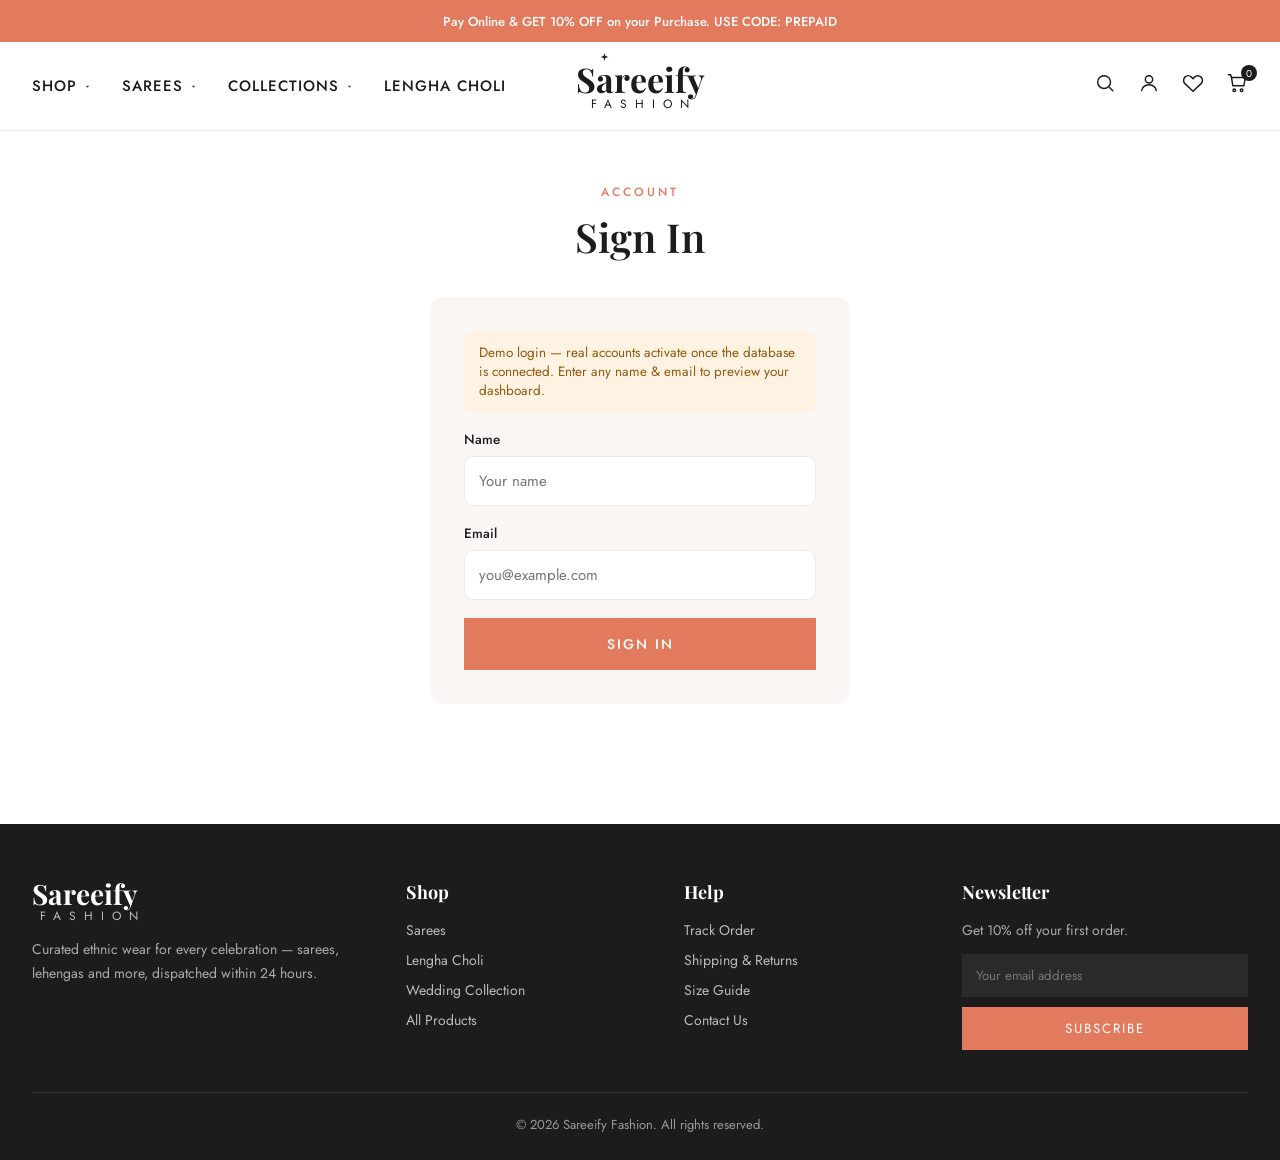
==== account.html @ 2c72c411 "Add files via upload" ====
<!DOCTYPE html>
<html lang="en">
<head>
<meta charset="UTF-8">
<meta name="viewport" content="width=device-width, initial-scale=1">
<title>My Account — Sareeify Fashion</title>
<link href="https://fonts.googleapis.com/css2?family=Playfair+Display:wght@500;600;700&family=Jost:wght@300;400;500&display=swap" rel="stylesheet">
<link rel="stylesheet" href="/shared.css">
</head>
<body>
<div id="header"></div>

<section class="page">
  <div class="wrap">
    <div id="acctRoot"></div>
  </div>
</section>

<div id="footer"></div>
<script src="/store.js"></script>
<script src="/shared.js"></script>
<script>
  function isLoggedIn(){ return document.cookie.includes('sf_user='); }
  function userName(){ const m=document.cookie.match(/sf_user=([^;]*)/); return m?decodeURIComponent(m[1]):'Guest'; }

  function renderLogin(){
    document.getElementById('acctRoot').innerHTML = `
    <div class="page-head"><span class="eyebrow">ACCOUNT</span><h1>Sign In</h1></div>
    <div class="loginbox">
      <div class="notice">Demo login — real accounts activate once the database is connected. Enter any name &amp; email to preview your dashboard.</div>
      <div class="field"><label>Name</label><input id="lname" placeholder="Your name"></div>
      <div class="field"><label>Email</label><input id="lemail" type="email" placeholder="you@example.com"></div>
      <button class="btn-coral" id="login" style="width:100%;text-align:center">SIGN IN</button>
    </div>`;
    document.getElementById('login').onclick=()=>{
      const n=document.getElementById('lname').value.trim()||'Customer';
      document.cookie='sf_user='+encodeURIComponent(n)+'; path=/; max-age='+60*60*24*7;
      renderDash();
    };
  }

  function renderDash(){
    document.getElementById('acctRoot').innerHTML = `
    <div class="page-head" style="text-align:left"><span class="eyebrow">MY ACCOUNT</span><h1>Hi, ${userName()} 👋</h1></div>
    <div class="acct">
      <div class="side">
        <a class="on" data-tab="orders" href="#">Orders</a>
        <a data-tab="profile" href="#">Profile</a>
        <a data-tab="address" href="#">Addresses</a>
        <a data-tab="wishlist" href="#">Wishlist</a>
        <a id="logout" href="#" style="color:#dc2626">Sign out</a>
      </div>
      <div id="tab"></div>
    </div>`;

    const tabs = {
      orders: `<h3 style="font-family:'Playfair Display',serif;font-size:22px;margin-bottom:18px">Your Orders</h3>
        <div style="border:1px solid var(--line);border-radius:12px;overflow:hidden">
          <div style="padding:18px 20px;border-bottom:1px solid var(--line);display:flex;justify-content:space-between">
            <div><b>#104289</b><div style="color:#888;font-size:13px;margin-top:3px">Placed Jun 10, 2026 · 2 items</div></div>
            <div style="text-align:right"><span style="background:#e7f6ed;color:#1f9d55;font-size:12px;padding:5px 11px;border-radius:20px">Delivered</span><div style="margin-top:6px;font-weight:600">₹11,498</div></div>
          </div>
          <div style="padding:18px 20px;display:flex;justify-content:space-between">
            <div><b>#104201</b><div style="color:#888;font-size:13px;margin-top:3px">Placed Jun 6, 2026 · 1 item</div></div>
            <div style="text-align:right"><span style="background:#fef3e2;color:#d97706;font-size:12px;padding:5px 11px;border-radius:20px">Shipped</span><div style="margin-top:6px;font-weight:600">₹2,499</div></div>
          </div>
        </div>
        <p style="color:#999;font-size:13px;margin-top:14px">Showing sample orders. Real order history appears once the database is connected.</p>`,
      profile: `<h3 style="font-family:'Playfair Display',serif;font-size:22px;margin-bottom:18px">Profile</h3>
        <div class="field"><label>Name</label><input value="${userName()}"></div>
        <div class="field"><label>Email</label><input placeholder="you@example.com"></div>
        <div class="field"><label>Phone</label><input placeholder="+91 ..."></div>
        <button class="btn-dark">SAVE CHANGES</button>`,
      address: `<h3 style="font-family:'Playfair Display',serif;font-size:22px;margin-bottom:18px">Saved Addresses</h3>
        <div style="border:1px solid var(--line);border-radius:12px;padding:20px;color:#444;line-height:1.7">
          <b>${userName()}</b><br>123 Festive Lane, Andheri West<br>Mumbai, Maharashtra 400058<br>+91 98XXX 12345</div>
        <button class="btn-outline" style="margin-top:16px">+ ADD ADDRESS</button>`,
      wishlist: `<h3 style="font-family:'Playfair Display',serif;font-size:22px;margin-bottom:18px">Wishlist</h3>
        <div class="pgrid" id="wgrid"></div>`
    };
    function show(name){
      document.getElementById('tab').innerHTML = tabs[name];
      document.querySelectorAll('[data-tab]').forEach(a=>a.classList.toggle('on',a.dataset.tab===name));
      if(name==='wishlist'){ const g=document.getElementById('wgrid'); g.innerHTML=SF.CATALOG.slice(0,3).map(SF_card).join(''); wireGrid(g); }
    }
    show('orders');
    document.querySelectorAll('[data-tab]').forEach(a=>a.onclick=e=>{e.preventDefault();show(a.dataset.tab);});
    document.getElementById('logout').onclick=e=>{e.preventDefault();document.cookie='sf_user=; path=/; max-age=0';renderLogin();};
  }

  isLoggedIn()?renderDash():renderLogin();
</script>
</body>
</html>
---- shared.css ----
:root{
  --coral:#E27B5D;--coral-soft:#F0A98C;--coral-d:#cf6a4d;--peach:#F2C2A8;
  --ink:#1c1c1c;--muted:#6b7280;--line:#ececec;--bg:#faf6f3;
}
*{margin:0;padding:0;box-sizing:border-box}
body{font-family:'Jost',sans-serif;color:var(--ink);background:#fff}
a{text-decoration:none;color:inherit}
img{display:block;max-width:100%}
.wrap{max-width:1400px;margin:0 auto;padding:0 32px}

/* ---------- top bar ---------- */
.topbar{background:var(--coral);color:#fff;font-size:13px}
.topbar .wrap{display:flex;align-items:center;justify-content:center;height:42px}
.topbar .promo{font-weight:500;text-align:center}

/* ---------- header ---------- */
header{background:#fff;border-bottom:1px solid var(--line);position:sticky;top:0;z-index:40}
.header-grid{display:grid;grid-template-columns:1fr auto 1fr;align-items:center;height:88px}
nav ul{display:flex;gap:30px;list-style:none}
nav li{position:relative;font-size:15px;letter-spacing:1px;font-weight:500;cursor:pointer;display:flex;align-items:center;gap:6px;padding:8px 0}
.caret{width:9px;height:9px;fill:var(--ink);opacity:.8}
.logo{text-align:center;line-height:1}
.logo .name{font-family:'Playfair Display',serif;font-weight:700;font-size:34px}
.logo .name b{position:relative}
.logo .name b::after{content:"";position:absolute;top:-3px;right:-13px;width:8px;height:8px;background:var(--ink);
  clip-path:polygon(50% 0,61% 39%,100% 50%,61% 61%,50% 100%,39% 61%,0 50%,39% 39%)}
.logo .sub{font-size:12px;letter-spacing:8px;margin-top:2px;padding-left:8px}
.icons{display:flex;gap:22px;justify-content:flex-end;align-items:center}
.icons .ic{position:relative;cursor:pointer}
.icons svg{width:22px;height:22px;stroke:var(--ink);fill:none;stroke-width:1.6}
.badge{position:absolute;top:-7px;right:-9px;background:var(--ink);color:#fff;font-size:10px;width:16px;height:16px;border-radius:50%;display:flex;align-items:center;justify-content:center}

.submenu{position:absolute;top:100%;left:0;background:#fff;border:1px solid var(--line);border-radius:10px;
  box-shadow:0 14px 34px rgba(0,0,0,.1);padding:10px;min-width:210px;display:flex;flex-direction:column;gap:2px;
  opacity:0;visibility:hidden;transform:translateY(8px);transition:.2s;z-index:50}
nav li[data-menu]:hover .submenu,nav li[data-menu].open .submenu{opacity:1;visibility:visible;transform:translateY(0)}
.submenu a{font-size:14px;padding:10px 14px;border-radius:7px;transition:.15s}
.submenu a:hover{background:#faf2ee;color:var(--coral)}

.searchbar{max-height:0;overflow:hidden;transition:max-height .3s ease}
.searchbar.open{max-height:90px;border-top:1px solid var(--line)}
.searchbar-inner{display:flex;gap:12px;padding:16px 32px;max-width:1400px;margin:0 auto}
.searchbar input{flex:1;padding:13px 16px;border:1px solid var(--line);border-radius:9px;font-family:inherit;font-size:15px;outline:none}
.searchbar input:focus{border-color:var(--coral)}
.searchbar button{background:var(--coral);color:#fff;border:none;padding:0 28px;border-radius:9px;font-family:inherit;font-size:14px;letter-spacing:1px;cursor:pointer}

/* ---------- generic page head ---------- */
.page{padding:48px 0 80px;min-height:60vh}
.page-head{text-align:center;margin-bottom:34px}
.page-head .eyebrow{font-size:12px;letter-spacing:3px;color:var(--coral);font-weight:500}
.page-head h1{font-family:'Playfair Display',serif;font-size:40px;font-weight:600;margin-top:8px}
.page-head p{color:var(--muted);font-size:15px;margin-top:6px}

/* ---------- filter chips ---------- */
.filters{display:flex;gap:12px;justify-content:center;flex-wrap:wrap;margin-bottom:40px}
.chip{padding:9px 20px;border:1px solid var(--line);border-radius:30px;font-size:14px;transition:.2s}
.chip:hover{border-color:var(--coral);color:var(--coral)}
.chip.on{background:var(--ink);color:#fff;border-color:var(--ink)}

/* ---------- product grid + card ---------- */
.pgrid{display:grid;grid-template-columns:repeat(4,1fr);gap:26px}
.pitem{cursor:pointer}
.pitem .pimg{position:relative;display:block;border-radius:12px;overflow:hidden;aspect-ratio:3/4;background:#f0eae6}
.pitem .pimg img{width:100%;height:100%;object-fit:cover;transition:.5s}
.pitem:hover .pimg img{transform:scale(1.05)}
.pitem .tag{position:absolute;top:12px;left:12px;background:var(--coral);color:#fff;font-size:11px;letter-spacing:1px;padding:5px 11px;border-radius:20px;font-weight:500;z-index:2}
.pitem .tag.sale{background:#1c1c1c}
.pitem .wish{position:absolute;top:11px;right:11px;width:34px;height:34px;border-radius:50%;background:rgba(255,255,255,.9);display:flex;align-items:center;justify-content:center;opacity:0;transition:.25s;z-index:2}
.pitem:hover .wish{opacity:1}
.pitem .wish svg{width:17px;height:17px;stroke:#1c1c1c;fill:none;stroke-width:1.8}
.pitem .wish.on svg{fill:var(--coral);stroke:var(--coral)}
.pitem .quick{position:absolute;left:12px;right:12px;bottom:12px;background:#1c1c1c;color:#fff;text-align:center;font-size:12.5px;letter-spacing:1.5px;padding:11px;border-radius:8px;opacity:0;transform:translateY(8px);transition:.25s;z-index:2}
.pitem:hover .quick{opacity:1;transform:none}
.pitem .pname{display:block;font-size:15px;margin-top:14px}
.pitem .rate{margin-top:5px;color:#e8a52b;font-size:13px}
.pitem .price{margin-top:7px;font-size:16px;font-weight:600}
.pitem .price s{color:#aaa;font-weight:400;font-size:14px;margin-left:6px}

/* ---------- buttons ---------- */
.btn-dark{display:inline-block;background:var(--ink);color:#fff;font-size:14px;letter-spacing:2px;padding:16px 40px;font-weight:500;border:none;cursor:pointer;font-family:inherit;transition:.25s}
.btn-dark:hover{background:#000}
.btn-coral{display:inline-block;background:var(--coral);color:#fff;font-size:14px;letter-spacing:2px;padding:16px 40px;font-weight:500;border:none;cursor:pointer;font-family:inherit;transition:.25s}
.btn-coral:hover{background:var(--coral-d)}
.btn-outline{display:inline-block;border:1.5px solid var(--ink);color:var(--ink);font-size:13px;letter-spacing:2px;padding:14px 36px;font-weight:500;transition:.25s;background:none;cursor:pointer;font-family:inherit}
.btn-outline:hover{background:var(--ink);color:#fff}

/* ---------- product detail ---------- */
.pdp{display:grid;grid-template-columns:1.1fr 1fr;gap:54px;align-items:start}
.pdp .gallery .main{border-radius:14px;overflow:hidden;aspect-ratio:4/5;background:#f0eae6}
.pdp .gallery .main img{width:100%;height:100%;object-fit:cover}
.pdp .gallery .thumbs{display:flex;gap:12px;margin-top:14px}
.pdp .gallery .thumbs img{width:84px;height:104px;object-fit:cover;border-radius:9px;cursor:pointer;border:2px solid transparent}
.pdp .gallery .thumbs img.on{border-color:var(--coral)}
.pdp .info .cat{font-size:13px;letter-spacing:2px;color:var(--coral);text-transform:uppercase}
.pdp .info h1{font-family:'Playfair Display',serif;font-size:36px;font-weight:600;margin:10px 0}
.pdp .info .rate{color:#e8a52b;font-size:15px;margin-bottom:18px}
.pdp .info .pr{font-size:28px;font-weight:600;margin-bottom:6px}
.pdp .info .pr s{color:#aaa;font-weight:400;font-size:20px;margin-left:10px}
.pdp .info .save{color:#1f9d55;font-size:14px;margin-bottom:22px}
.pdp .info .desc{color:#444;line-height:1.8;font-size:15.5px;margin-bottom:26px}
.pdp .sizes{display:flex;gap:10px;margin-bottom:24px}
.pdp .sizes button{width:48px;height:48px;border:1px solid var(--line);border-radius:9px;background:#fff;cursor:pointer;font-family:inherit;font-size:14px;transition:.15s}
.pdp .sizes button.on{border-color:var(--ink);background:var(--ink);color:#fff}
.pdp .qtyrow{display:flex;align-items:center;gap:16px;margin-bottom:26px}
.qtybox{display:flex;align-items:center;border:1px solid var(--line);border-radius:9px}
.qtybox button{width:42px;height:46px;border:none;background:none;font-size:18px;cursor:pointer}
.qtybox span{width:40px;text-align:center}
.pdp .actions{display:flex;gap:14px;flex-wrap:wrap}
.pdp .perks{margin-top:30px;border-top:1px solid var(--line);padding-top:22px;display:grid;gap:12px;color:#555;font-size:14px}
.pdp .perks div{display:flex;gap:10px;align-items:center}
.pdp .perks svg{width:18px;height:18px;stroke:var(--coral);fill:none;stroke-width:2}

/* ---------- cart ---------- */
.cartwrap{display:grid;grid-template-columns:1.6fr 1fr;gap:40px;align-items:start}
.citem{display:grid;grid-template-columns:90px 1fr auto;gap:18px;padding:20px 0;border-bottom:1px solid var(--line)}
.citem img{width:90px;height:116px;object-fit:cover;border-radius:9px}
.citem .ct{font-size:16px;margin-bottom:6px}
.citem .cp{color:var(--muted);font-size:14px}
.citem .cr{text-align:right;display:flex;flex-direction:column;align-items:flex-end;gap:12px}
.citem .rm{color:#dc2626;font-size:13px;cursor:pointer;background:none;border:none;font-family:inherit}
.summary{background:var(--bg);border-radius:14px;padding:28px}
.summary h3{font-family:'Playfair Display',serif;font-size:22px;margin-bottom:20px}
.summary .row{display:flex;justify-content:space-between;padding:9px 0;font-size:15px;color:#444}
.summary .row.total{border-top:1px solid var(--line);margin-top:12px;padding-top:16px;font-size:19px;font-weight:600;color:var(--ink)}
.summary .btn-coral{width:100%;text-align:center;margin-top:20px}
.empty{text-align:center;padding:70px 20px;color:var(--muted)}
.empty svg{width:54px;height:54px;stroke:#cdcdcd;fill:none;stroke-width:1.4;margin-bottom:16px}

/* ---------- checkout ---------- */
.cowrap{display:grid;grid-template-columns:1.4fr 1fr;gap:44px;align-items:start}
.field{margin-bottom:18px}
.field label{display:block;font-size:13.5px;font-weight:500;margin-bottom:7px}
.field input,.field select{width:100%;padding:13px 14px;border:1px solid var(--line);border-radius:9px;font-family:inherit;font-size:15px;outline:none}
.field input:focus,.field select:focus{border-color:var(--coral)}
.frow{display:grid;grid-template-columns:1fr 1fr;gap:16px}
.pay{border:1px solid var(--line);border-radius:10px;padding:16px;margin-bottom:12px;display:flex;gap:12px;align-items:center;cursor:pointer}
.pay.on{border-color:var(--coral);background:#fdf6f3}
.pay input{accent-color:var(--coral)}
.success{text-align:center;padding:60px 20px;max-width:520px;margin:0 auto}
.success .check{width:84px;height:84px;border-radius:50%;background:#e7f6ed;display:flex;align-items:center;justify-content:center;margin:0 auto 22px}
.success .check svg{width:40px;height:40px;stroke:#1f9d55;fill:none;stroke-width:3}
.success h1{font-family:'Playfair Display',serif;font-size:32px;margin-bottom:12px}
.success p{color:var(--muted);margin-bottom:8px}

/* ---------- account ---------- */
.acct{display:grid;grid-template-columns:240px 1fr;gap:36px;align-items:start}
.acct .side{background:var(--bg);border-radius:14px;padding:14px}
.acct .side a{display:block;padding:12px 16px;border-radius:9px;font-size:15px;color:#444}
.acct .side a.on,.acct .side a:hover{background:#fff;color:var(--coral)}
.loginbox{max-width:420px;margin:0 auto;background:var(--bg);border-radius:14px;padding:34px}
.loginbox h2{font-family:'Playfair Display',serif;font-size:26px;margin-bottom:8px}
.loginbox p{color:var(--muted);font-size:14px;margin-bottom:22px}
.notice{background:#fef3e2;color:#92590f;padding:12px 15px;border-radius:9px;font-size:13.5px;margin-bottom:18px}

/* ---------- footer ---------- */
footer{background:#1c1c1c;color:#ddd;padding:56px 0 26px;font-size:14px;margin-top:40px}
footer .cols{display:grid;grid-template-columns:1.4fr 1fr 1fr 1.2fr;gap:40px}
footer h4{font-family:'Playfair Display',serif;color:#fff;font-size:18px;margin-bottom:16px}
footer .logo{text-align:left}
footer .logo .name{color:#fff;font-size:28px}
footer .logo .sub{color:#bbb}
footer ul{list-style:none;display:flex;flex-direction:column;gap:10px}
footer ul li{cursor:pointer;color:#bbb}
footer ul li:hover{color:#fff}
footer .news input{width:100%;padding:12px 14px;border:none;background:#2a2a2a;color:#fff;margin-bottom:10px;font-family:inherit}
footer .news button{width:100%;padding:12px;background:var(--coral);color:#fff;border:none;letter-spacing:2px;font-family:inherit;cursor:pointer}
footer .copy{text-align:center;margin-top:42px;padding-top:22px;border-top:1px solid #333;color:#999;font-size:13px}

/* ---------- toast ---------- */
#sfToast{position:fixed;bottom:24px;left:50%;transform:translateX(-50%) translateY(14px);background:#1c1c1c;color:#fff;padding:13px 22px;border-radius:30px;font-size:14px;z-index:999;opacity:0;transition:.25s}

@media(max-width:980px){
  .pgrid{grid-template-columns:repeat(3,1fr)}
  .pdp{grid-template-columns:1fr;gap:30px}
  .cartwrap,.cowrap,.acct{grid-template-columns:1fr;gap:28px}
}
@media(max-width:760px){
  .wrap{padding:0 18px}
  nav{display:none}
  .header-grid{grid-template-columns:auto 1fr auto}
  .pgrid{grid-template-columns:1fr 1fr;gap:16px}
  .page-head h1{font-size:30px}
  footer .cols{grid-template-columns:1fr 1fr}
}
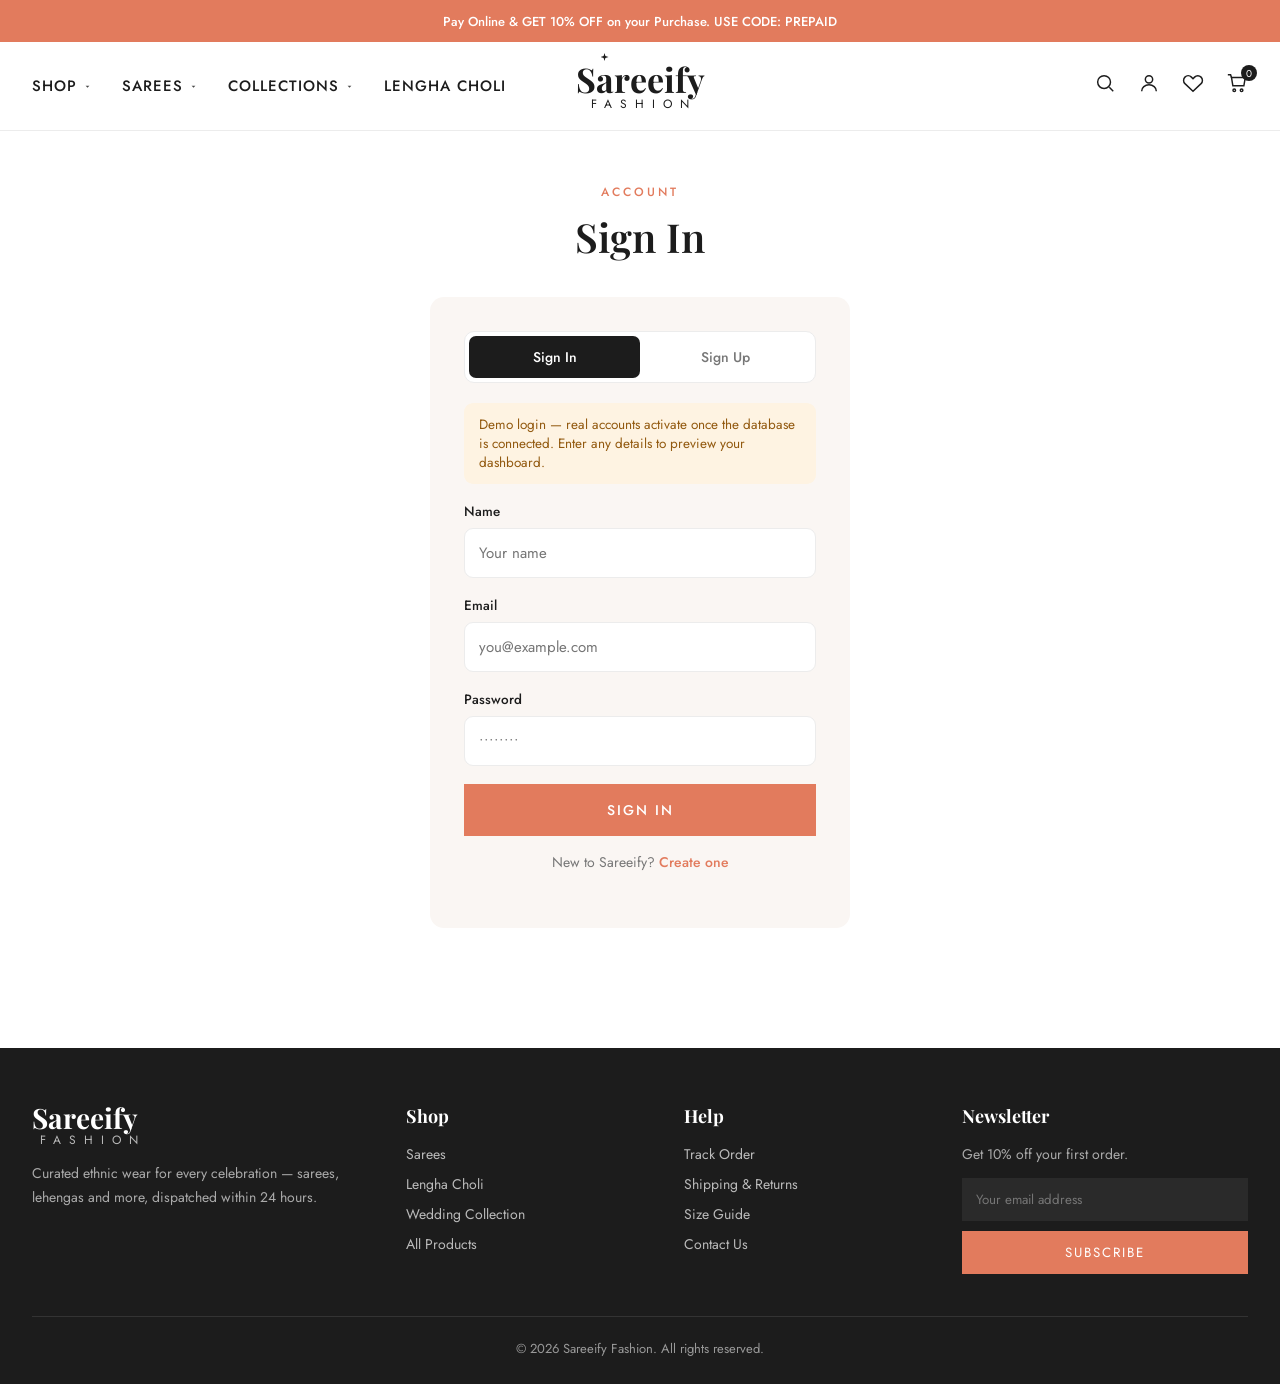
==== commit 99009df3: "Add files via upload" ====
--- a/account.html
+++ b/account.html
@@ -23,18 +23,41 @@
   function isLoggedIn(){ return document.cookie.includes('sf_user='); }
   function userName(){ const m=document.cookie.match(/sf_user=([^;]*)/); return m?decodeURIComponent(m[1]):'Guest'; }
 
-  function renderLogin(){
+  function renderLogin(mode){
+    mode = mode || 'signin';
+    const isSignup = mode === 'signup';
     document.getElementById('acctRoot').innerHTML = `
-    <div class="page-head"><span class="eyebrow">ACCOUNT</span><h1>Sign In</h1></div>
+    <div class="page-head"><span class="eyebrow">ACCOUNT</span><h1>${isSignup?'Create Account':'Sign In'}</h1></div>
     <div class="loginbox">
-      <div class="notice">Demo login — real accounts activate once the database is connected. Enter any name &amp; email to preview your dashboard.</div>
-      <div class="field"><label>Name</label><input id="lname" placeholder="Your name"></div>
+      <div class="authtabs">
+        <button class="atab ${!isSignup?'on':''}" data-mode="signin">Sign In</button>
+        <button class="atab ${isSignup?'on':''}" data-mode="signup">Sign Up</button>
+      </div>
+      <div class="notice">Demo ${isSignup?'sign-up':'login'} — real accounts activate once the database is connected. Enter any details to preview your dashboard.</div>
+      ${isSignup?`<div class="field"><label>Full name</label><input id="lname" placeholder="Your name"></div>`:``}
+      ${!isSignup?`<div class="field"><label>Name</label><input id="lname" placeholder="Your name"></div>`:``}
       <div class="field"><label>Email</label><input id="lemail" type="email" placeholder="you@example.com"></div>
-      <button class="btn-coral" id="login" style="width:100%;text-align:center">SIGN IN</button>
+      <div class="field"><label>Password</label><input id="lpass" type="password" placeholder="••••••••"></div>
+      ${isSignup?`<div class="field"><label>Confirm password</label><input id="lpass2" type="password" placeholder="••••••••"></div>`:``}
+      <button class="btn-coral" id="authBtn" style="width:100%;text-align:center">${isSignup?'CREATE ACCOUNT':'SIGN IN'}</button>
+      <p style="text-align:center;margin-top:16px;color:#777;font-size:14px">
+        ${isSignup?'Already have an account?':'New to Sareeify?'}
+        <a href="#" id="swap" style="color:var(--coral);font-weight:500">${isSignup?'Sign in':'Create one'}</a>
+      </p>
     </div>`;
-    document.getElementById('login').onclick=()=>{
+    document.querySelectorAll('.atab').forEach(b=>b.onclick=()=>renderLogin(b.dataset.mode));
+    document.getElementById('swap').onclick=e=>{e.preventDefault();renderLogin(isSignup?'signin':'signup');};
+    document.getElementById('authBtn').onclick=()=>{
       const n=document.getElementById('lname').value.trim()||'Customer';
+      const em=document.getElementById('lemail').value.trim();
+      if(!em){ toast('Please enter your email'); return; }
+      if(isSignup){
+        const p1=document.getElementById('lpass').value, p2=document.getElementById('lpass2').value;
+        if(!p1){ toast('Please set a password'); return; }
+        if(p1!==p2){ toast('Passwords do not match'); return; }
+      }
       document.cookie='sf_user='+encodeURIComponent(n)+'; path=/; max-age='+60*60*24*7;
+      toast(isSignup?'Account created':'Signed in');
       renderDash();
     };
   }
--- a/shared.css
+++ b/shared.css
@@ -61,7 +61,7 @@
 .pgrid{display:grid;grid-template-columns:repeat(4,1fr);gap:26px}
 .pitem{cursor:pointer}
 .pitem .pimg{position:relative;display:block;border-radius:12px;overflow:hidden;aspect-ratio:3/4;background:#f0eae6}
-.pitem .pimg img{width:100%;height:100%;object-fit:cover;transition:.5s}
+.pitem .pimg img{position:absolute;inset:0;width:100%;height:100%;object-fit:cover;transition:.5s}
 .pitem:hover .pimg img{transform:scale(1.05)}
 .pitem .tag{position:absolute;top:12px;left:12px;background:var(--coral);color:#fff;font-size:11px;letter-spacing:1px;padding:5px 11px;border-radius:20px;font-weight:500;z-index:2}
 .pitem .tag.sale{background:#1c1c1c}
@@ -150,6 +150,9 @@
 .loginbox{max-width:420px;margin:0 auto;background:var(--bg);border-radius:14px;padding:34px}
 .loginbox h2{font-family:'Playfair Display',serif;font-size:26px;margin-bottom:8px}
 .loginbox p{color:var(--muted);font-size:14px;margin-bottom:22px}
+.authtabs{display:flex;background:#fff;border:1px solid var(--line);border-radius:10px;padding:4px;margin-bottom:20px}
+.authtabs .atab{flex:1;padding:11px;border:none;background:none;border-radius:7px;font-family:inherit;font-size:14px;font-weight:500;cursor:pointer;color:#777;transition:.2s}
+.authtabs .atab.on{background:var(--ink);color:#fff}
 .notice{background:#fef3e2;color:#92590f;padding:12px 15px;border-radius:9px;font-size:13.5px;margin-bottom:18px}
 
 /* ---------- footer ---------- */
